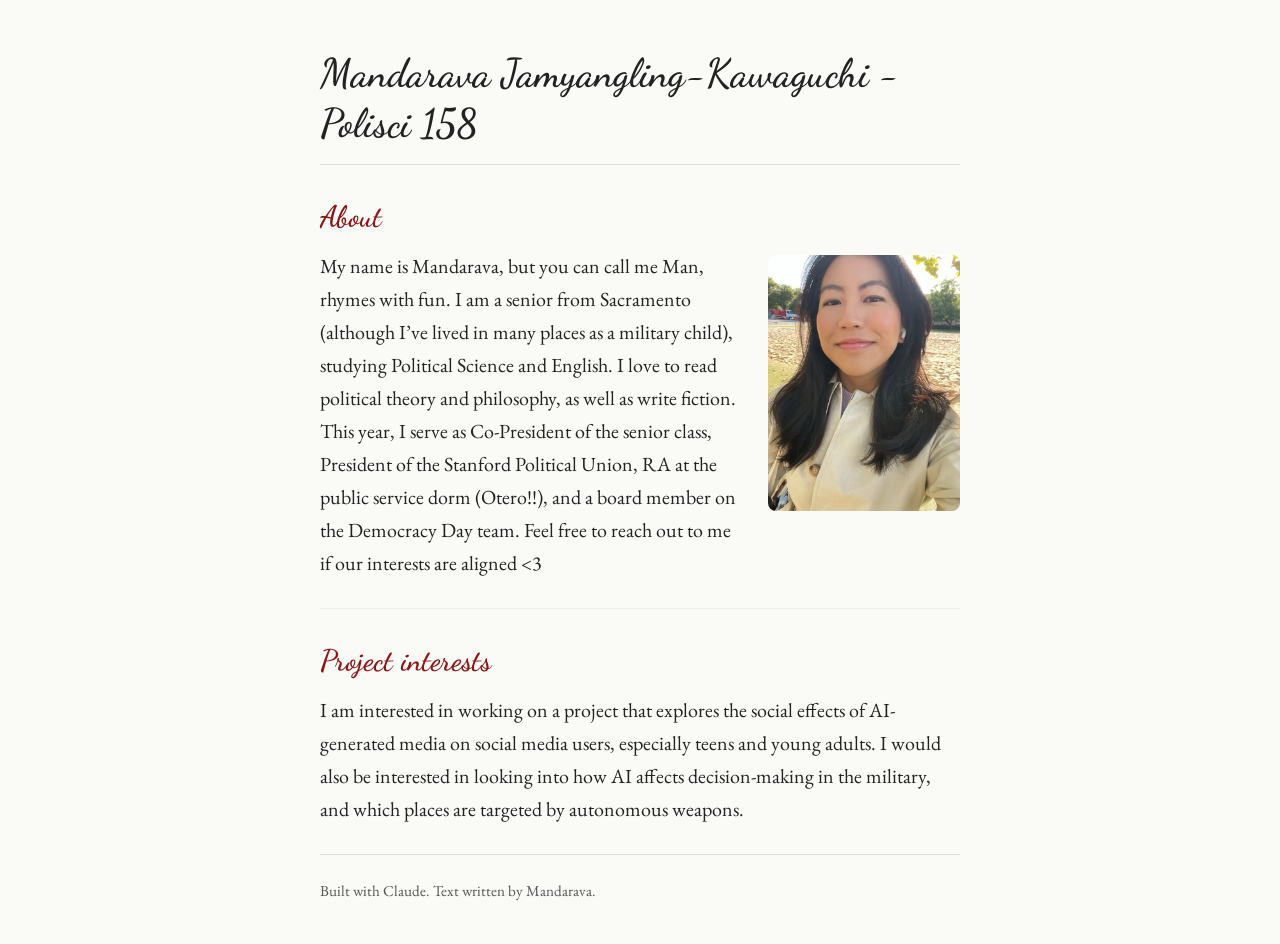
==== index.html @ 00ecd13a "Add first version of personal site" ====
<!DOCTYPE html>
<html lang="en">
<head>
  <meta charset="UTF-8">
  <meta name="viewport" content="width=device-width, initial-scale=1">
  <title>Mandarava</title>
  <link rel="preconnect" href="https://fonts.googleapis.com">
  <link rel="preconnect" href="https://fonts.gstatic.com" crossorigin>
  <link rel="stylesheet" href="https://fonts.googleapis.com/css2?family=Dancing+Script:wght@600&family=EB+Garamond:wght@400;500&display=swap">
  <link rel="stylesheet" href="style.css">
</head>
<body>
  <header>
    <h1>Mandarava Jamyangling-Kawaguchi - Polisci 158</h1>
  </header>

  <main>
    <section id="about">
      <h2>About</h2>
      <img class="portrait" src="images/mandarava.jpg" alt="Photo of Mandarava" width="600" height="800">
      <p>My name is Mandarava, but you can call me Man, rhymes with fun. I am a senior from Sacramento (although I’ve lived in many places as a military child), studying Political Science and English. I love to read political theory and philosophy, as well as write fiction. This year, I serve as Co-President of the senior class, President of the Stanford Political Union, RA at the public service dorm (Otero!!), and a board member on the Democracy Day team. Feel free to reach out to me if our interests are aligned &lt;3</p>
    </section>

    <section id="project-interests">
      <h2>Project interests</h2>
      <p>I am interested in working on a project that explores the social effects of AI-generated media on social media users, especially teens and young adults. I would also be interested in looking into how AI affects decision-making in the military, and which places are targeted by autonomous weapons.</p>
    </section>
  </main>

  <footer>
    <p>Built with Claude. Text written by Mandarava.</p>
  </footer>
</body>
</html>
---- style.css ----
*,
*::before,
*::after {
  box-sizing: border-box;
}

html {
  -webkit-text-size-adjust: 100%;
}

body {
  margin: 0;
  padding: 0 1.25rem;
  font-family: "EB Garamond", Garamond, Georgia, "Times New Roman", serif;
  font-size: 1.25rem;
  line-height: 1.65;
  color: #222;
  background: #fafaf7;
}

header,
main,
footer {
  max-width: 40rem;
  margin: 0 auto;
}

header {
  padding: 3rem 0 1rem;
  border-bottom: 1px solid #ddd;
}

h1 {
  margin: 0;
  font-family: "Dancing Script", "Brush Script MT", cursive;
  font-weight: 600;
  font-size: 2.5rem;
  line-height: 1.25;
}

h2 {
  margin: 0 0 0.5rem;
  font-family: "Dancing Script", "Brush Script MT", cursive;
  font-weight: 600;
  font-size: 1.85rem;
  color: #8c1515;
}

section {
  padding: 1.75rem 0;
}

section + section {
  border-top: 1px solid #eee;
}

p {
  margin: 0;
}

#about::after {
  content: "";
  display: block;
  clear: both;
}

.portrait {
  float: right;
  width: 12rem;
  height: auto;
  margin: 0.35rem 0 1rem 1.5rem;
  border-radius: 8px;
}

footer {
  padding: 1.5rem 0 2.5rem;
  border-top: 1px solid #ddd;
  font-size: 0.95rem;
  color: #555;
}

@media (max-width: 480px) {
  body {
    font-size: 1.175rem;
  }

  header {
    padding-top: 2rem;
  }

  h1 {
    font-size: 2.1rem;
  }

  .portrait {
    float: none;
    display: block;
    width: 100%;
    max-width: 16rem;
    margin: 0 auto 1.25rem;
  }
}
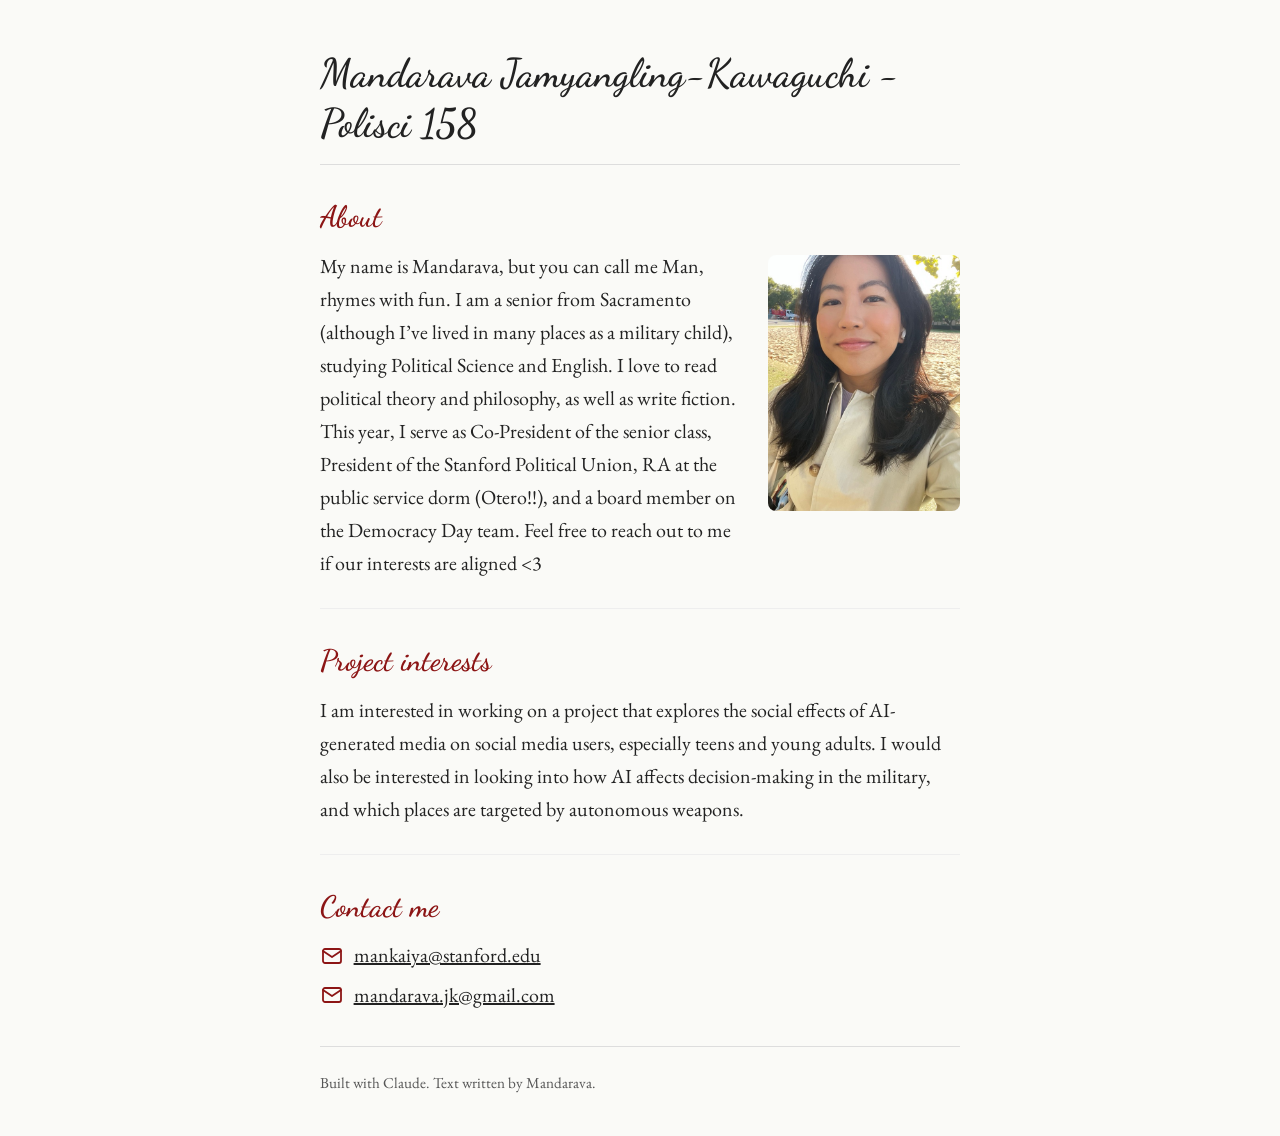
==== commit 4c9820dd: "Added contact" ====
--- a/index.html
+++ b/index.html
@@ -25,6 +25,20 @@
       <h2>Project interests</h2>
       <p>I am interested in working on a project that explores the social effects of AI-generated media on social media users, especially teens and young adults. I would also be interested in looking into how AI affects decision-making in the military, and which places are targeted by autonomous weapons.</p>
     </section>
+
+    <section id="contact">
+      <h2>Contact me</h2>
+      <ul class="contact-list">
+        <li>
+          <svg class="icon" viewBox="0 0 24 24" aria-hidden="true"><rect x="3" y="5" width="18" height="14" rx="2"/><path d="M3 7l9 6 9-6"/></svg>
+          <a href="mailto:mankaiya@stanford.edu">mankaiya@stanford.edu</a>
+        </li>
+        <li>
+          <svg class="icon" viewBox="0 0 24 24" aria-hidden="true"><rect x="3" y="5" width="18" height="14" rx="2"/><path d="M3 7l9 6 9-6"/></svg>
+          <a href="mailto:mandarava.jk@gmail.com">mandarava.jk@gmail.com</a>
+        </li>
+      </ul>
+    </section>
   </main>
 
   <footer>
--- a/style.css
+++ b/style.css
@@ -64,6 +64,35 @@
   clear: both;
 }
 
+.contact-list {
+  margin: 0;
+  padding: 0;
+  list-style: none;
+}
+
+.contact-list li {
+  display: flex;
+  align-items: center;
+  gap: 0.6rem;
+  margin-bottom: 0.4rem;
+}
+
+.contact-list a {
+  color: inherit;
+  overflow-wrap: anywhere;
+}
+
+.icon {
+  flex-shrink: 0;
+  width: 1.2em;
+  height: 1.2em;
+  fill: none;
+  stroke: #8c1515;
+  stroke-width: 1.8;
+  stroke-linecap: round;
+  stroke-linejoin: round;
+}
+
 .portrait {
   float: right;
   width: 12rem;
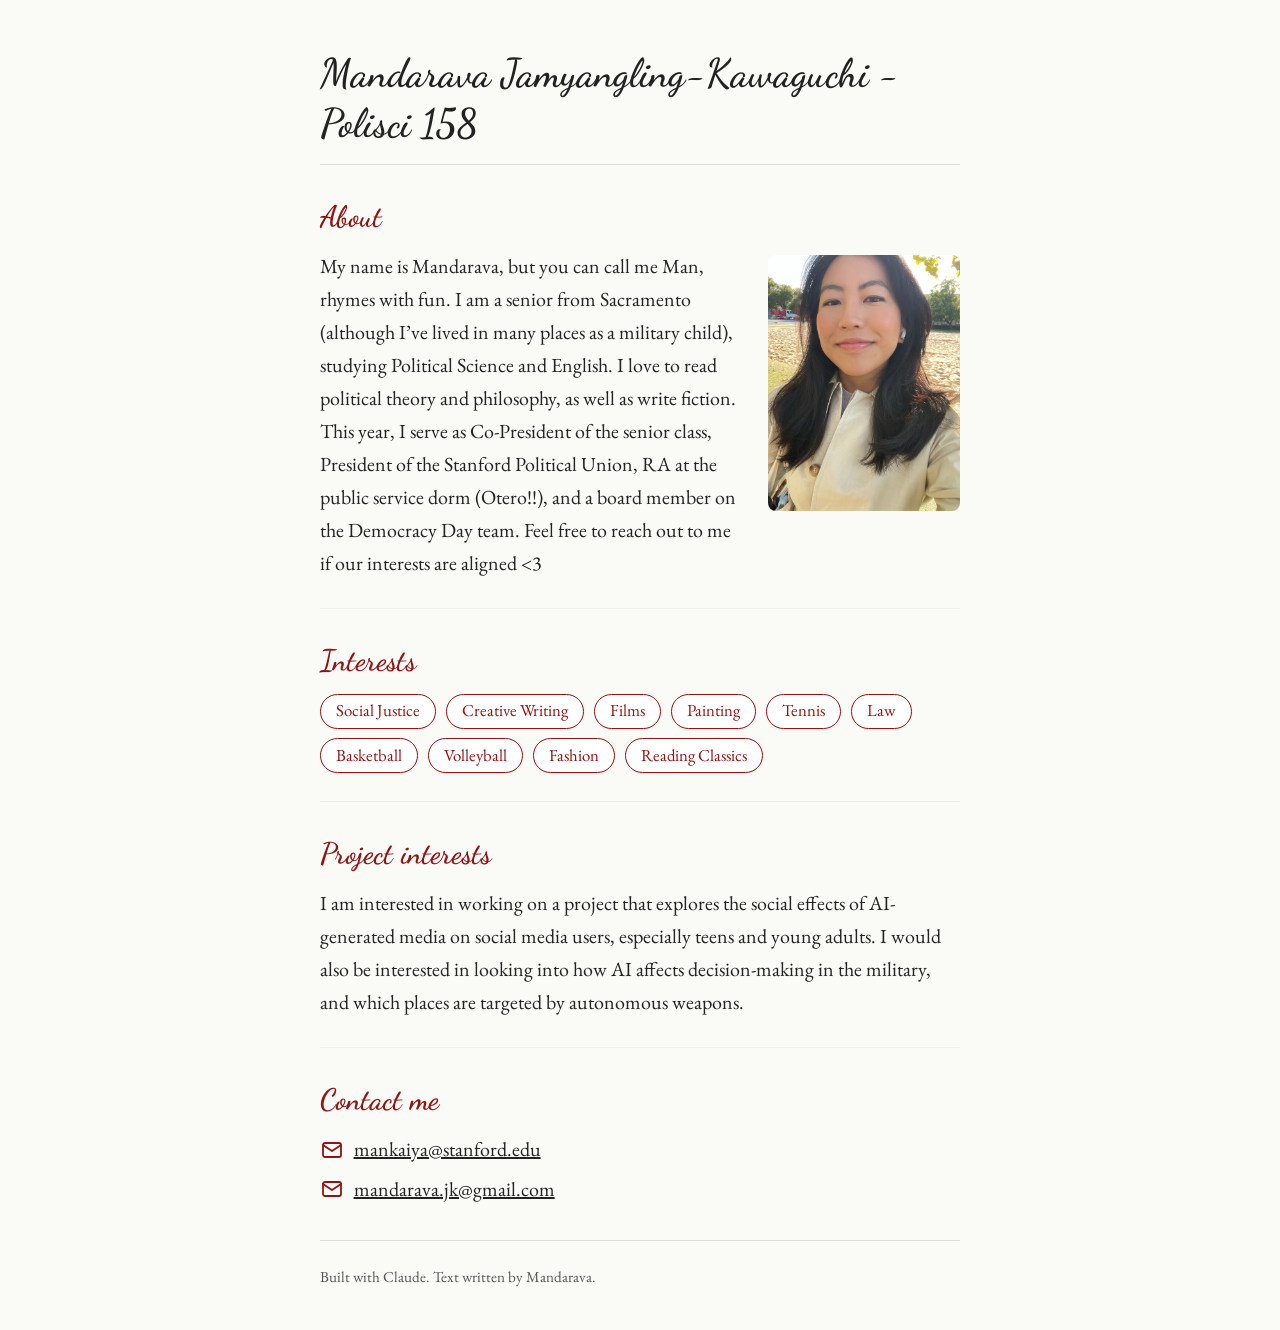
==== commit 893b7af5: "Add Interests Section" ====
--- a/index.html
+++ b/index.html
@@ -19,6 +19,22 @@
       <h2>About</h2>
       <img class="portrait" src="images/mandarava.jpg" alt="Photo of Mandarava" width="600" height="800">
       <p>My name is Mandarava, but you can call me Man, rhymes with fun. I am a senior from Sacramento (although I’ve lived in many places as a military child), studying Political Science and English. I love to read political theory and philosophy, as well as write fiction. This year, I serve as Co-President of the senior class, President of the Stanford Political Union, RA at the public service dorm (Otero!!), and a board member on the Democracy Day team. Feel free to reach out to me if our interests are aligned &lt;3</p>
+    </section>
+
+    <section id="interests">
+      <h2>Interests</h2>
+      <ul class="tags">
+        <li>Social Justice</li>
+        <li>Creative Writing</li>
+        <li>Films</li>
+        <li>Painting</li>
+        <li>Tennis</li>
+        <li>Law</li>
+        <li>Basketball</li>
+        <li>Volleyball</li>
+        <li>Fashion</li>
+        <li>Reading Classics</li>
+      </ul>
     </section>
 
     <section id="project-interests">
--- a/style.css
+++ b/style.css
@@ -62,6 +62,26 @@
   content: "";
   display: block;
   clear: both;
+}
+
+.tags {
+  display: flex;
+  flex-wrap: wrap;
+  gap: 0.6rem;
+  margin: 0.25rem 0 0;
+  padding: 0;
+  list-style: none;
+}
+
+.tags li {
+  padding: 0.3rem 0.95rem;
+  border: 1.5px solid #8c1515;
+  border-radius: 999px;
+  background: #fff;
+  color: #8c1515;
+  font-size: 1.05rem;
+  line-height: 1.4;
+  box-shadow: 0 1px 2px rgba(0, 0, 0, 0.08);
 }
 
 .contact-list {
